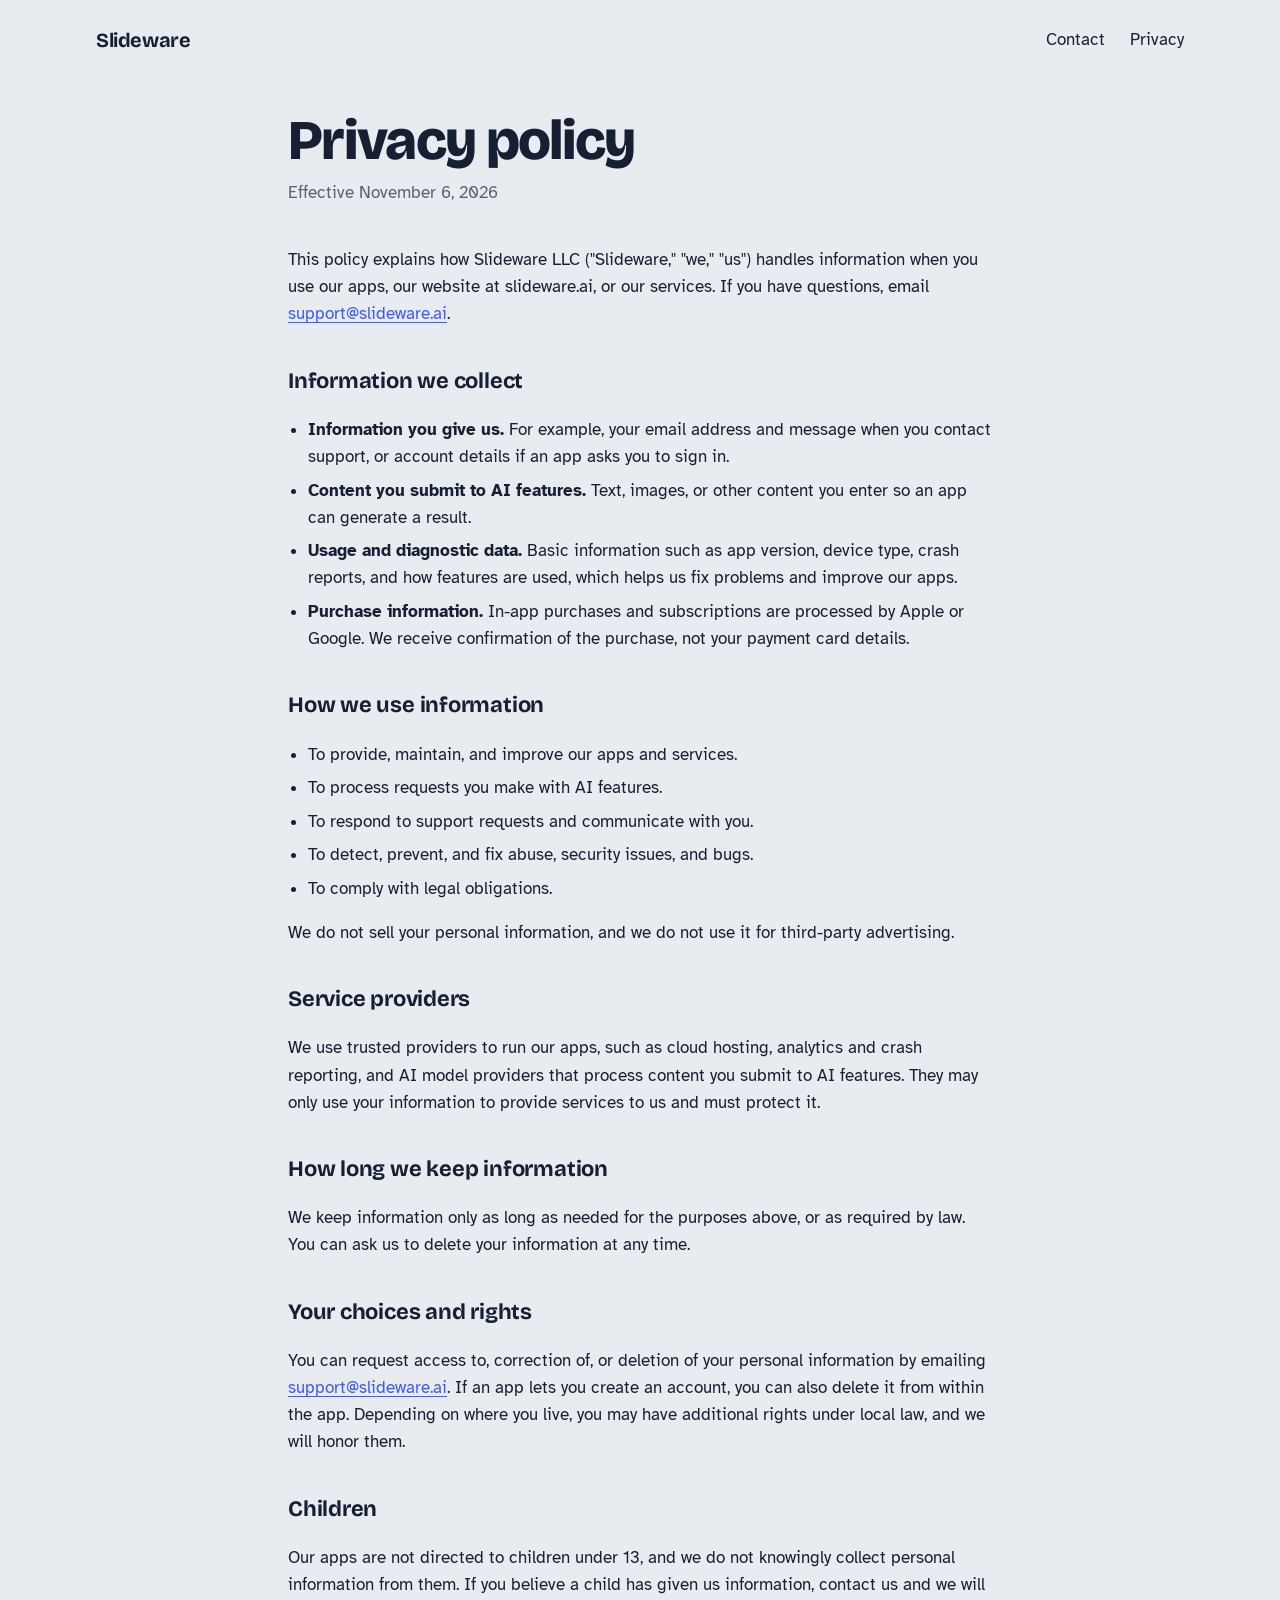
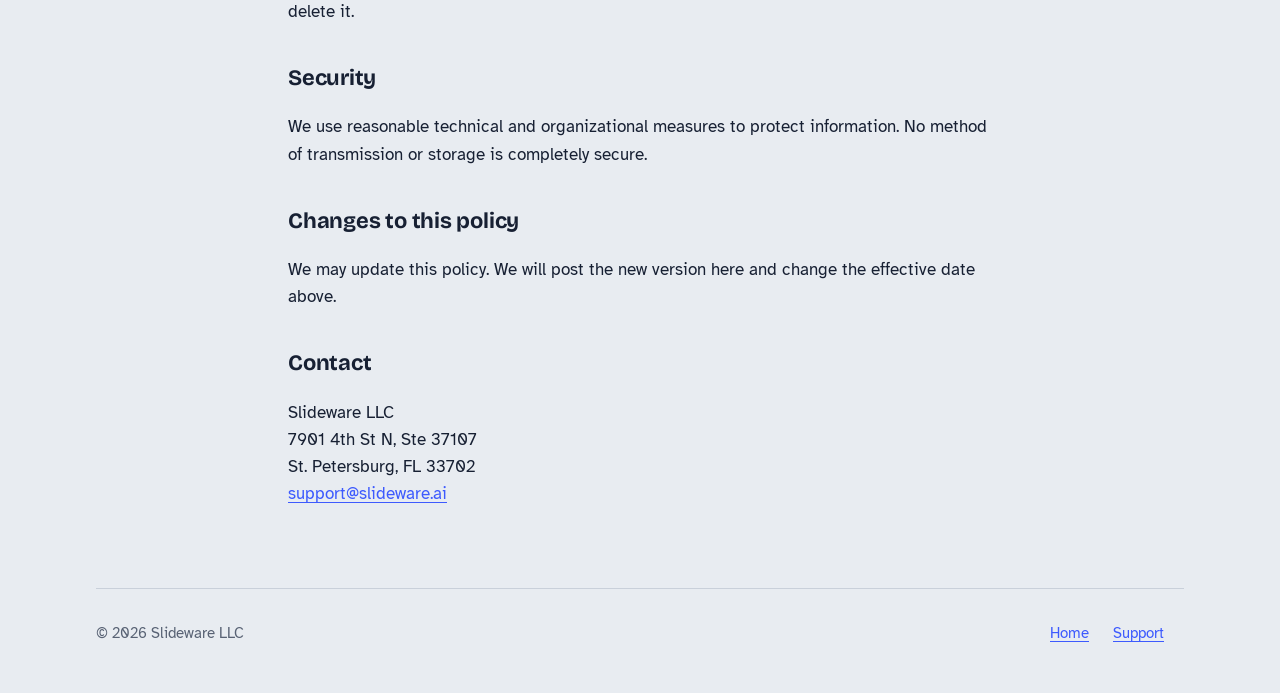
==== privacy.html @ 75fe4d25 "Initial company website Co-Authored-By: Claude Fable 5.1 <noreply@anthropic.com> Claude-Session: htt" ====
<!doctype html>
<html lang="en">
<head>
  <meta charset="utf-8">
  <meta name="viewport" content="width=device-width, initial-scale=1">
  <title>Privacy Policy | Slideware</title>
  <meta name="description" content="How Slideware LLC collects, uses, and protects information in its apps and website.">
  <link rel="icon" href="favicon.svg" type="image/svg+xml">
  <link rel="preconnect" href="https://fonts.googleapis.com">
  <link rel="preconnect" href="https://fonts.gstatic.com" crossorigin>
  <link href="https://fonts.googleapis.com/css2?family=Atkinson+Hyperlegible:wght@400;700&family=Bricolage+Grotesque:opsz,wght@12..96,600;12..96,700;12..96,800&display=swap" rel="stylesheet">
  <link rel="stylesheet" href="styles.css">
</head>
<body>
  <header class="site-header wrap">
    <a class="wordmark" href="index.html">Slideware</a>
    <nav aria-label="Main">
      <a href="index.html#contact">Contact</a>
      <a href="privacy.html" aria-current="page">Privacy</a>
    </nav>
  </header>

  <main class="legal wrap">
    <h1>Privacy policy</h1>
    <p class="updated">Effective November 6, 2026</p>

    <p>This policy explains how Slideware LLC ("Slideware," "we," "us") handles information when you use our apps, our website at slideware.ai, or our services. If you have questions, email <a href="mailto:support@slideware.ai">support@slideware.ai</a>.</p>

    <h2>Information we collect</h2>
    <ul>
      <li><strong>Information you give us.</strong> For example, your email address and message when you contact support, or account details if an app asks you to sign in.</li>
      <li><strong>Content you submit to AI features.</strong> Text, images, or other content you enter so an app can generate a result.</li>
      <li><strong>Usage and diagnostic data.</strong> Basic information such as app version, device type, crash reports, and how features are used, which helps us fix problems and improve our apps.</li>
      <li><strong>Purchase information.</strong> In-app purchases and subscriptions are processed by Apple or Google. We receive confirmation of the purchase, not your payment card details.</li>
    </ul>

    <h2>How we use information</h2>
    <ul>
      <li>To provide, maintain, and improve our apps and services.</li>
      <li>To process requests you make with AI features.</li>
      <li>To respond to support requests and communicate with you.</li>
      <li>To detect, prevent, and fix abuse, security issues, and bugs.</li>
      <li>To comply with legal obligations.</li>
    </ul>
    <p>We do not sell your personal information, and we do not use it for third-party advertising.</p>

    <h2>Service providers</h2>
    <p>We use trusted providers to run our apps, such as cloud hosting, analytics and crash reporting, and AI model providers that process content you submit to AI features. They may only use your information to provide services to us and must protect it.</p>

    <h2>How long we keep information</h2>
    <p>We keep information only as long as needed for the purposes above, or as required by law. You can ask us to delete your information at any time.</p>

    <h2>Your choices and rights</h2>
    <p>You can request access to, correction of, or deletion of your personal information by emailing <a href="mailto:support@slideware.ai">support@slideware.ai</a>. If an app lets you create an account, you can also delete it from within the app. Depending on where you live, you may have additional rights under local law, and we will honor them.</p>

    <h2>Children</h2>
    <p>Our apps are not directed to children under 13, and we do not knowingly collect personal information from them. If you believe a child has given us information, contact us and we will delete it.</p>

    <h2>Security</h2>
    <p>We use reasonable technical and organizational measures to protect information. No method of transmission or storage is completely secure.</p>

    <h2>Changes to this policy</h2>
    <p>We may update this policy. We will post the new version here and change the effective date above.</p>

    <h2>Contact</h2>
    <p>Slideware LLC<br>7901 4th St N, Ste 37107<br>St. Petersburg, FL 33702<br><a href="mailto:support@slideware.ai">support@slideware.ai</a></p>
  </main>

  <footer class="site-footer wrap">
    <span>&copy; 2026 Slideware LLC</span>
    <nav aria-label="Legal">
      <a href="index.html">Home</a>
      <a href="index.html#contact">Support</a>
    </nav>
  </footer>
</body>
</html>
---- styles.css ----
:root {
  --bg: #e8ecf1;
  --ink: #172033;
  --muted: #586274;
  --slide: #ffffff;
  --accent: #3d5afe;
  --rule: #c9d0da;
  --display: "Bricolage Grotesque", "Helvetica Neue", Arial, sans-serif;
  --body: "Atkinson Hyperlegible", "Helvetica Neue", Arial, sans-serif;
}

*, *::before, *::after { box-sizing: border-box; }

html { -webkit-text-size-adjust: 100%; }

body {
  margin: 0;
  background: var(--bg);
  color: var(--ink);
  font-family: var(--body);
  font-size: 1.0625rem;
  line-height: 1.6;
}

a { color: var(--accent); text-underline-offset: 0.18em; }
a:hover { color: var(--ink); }
a:focus-visible, button:focus-visible {
  outline: 3px solid var(--accent);
  outline-offset: 3px;
  border-radius: 2px;
}

.wrap {
  width: min(100% - 2rem, 68rem);
  margin-inline: auto;
}

/* Header */
.site-header {
  display: flex;
  justify-content: space-between;
  align-items: center;
  padding-block: 1.5rem;
}
.wordmark {
  font-family: var(--display);
  font-weight: 700;
  font-size: 1.25rem;
  letter-spacing: -0.02em;
  color: var(--ink);
  text-decoration: none;
}
.site-header nav a {
  color: var(--ink);
  text-decoration: none;
  margin-left: 1.25rem;
}
.site-header nav a:hover { text-decoration: underline; }

/* Hero: the page opens on a single presentation slide */
.stage {
  padding-block: 2.5rem 4rem;
}
.slide {
  position: relative;
  aspect-ratio: 16 / 9;
  background: var(--slide);
  border-radius: 6px;
  box-shadow:
    0 1px 0 var(--rule),
    0 24px 48px -24px rgba(23, 32, 51, 0.35);
  padding: clamp(1.5rem, 6vw, 4.5rem);
  display: flex;
  flex-direction: column;
  justify-content: center;
  overflow: hidden;
}
.slide h1 {
  font-family: var(--display);
  font-weight: 800;
  font-size: clamp(2.4rem, 7.5vw, 6rem);
  line-height: 0.98;
  letter-spacing: -0.035em;
  margin: 0;
  max-width: 12ch;
}
.slide p {
  margin: clamp(1rem, 2.5vw, 1.75rem) 0 0;
  max-width: 34rem;
  color: var(--muted);
  font-size: clamp(1rem, 1.8vw, 1.25rem);
}
.slide-counter {
  position: absolute;
  right: clamp(1rem, 3vw, 2rem);
  bottom: clamp(0.75rem, 2.5vw, 1.5rem);
  font-size: 0.875rem;
  color: var(--muted);
  font-variant-numeric: tabular-nums;
}
.slide-bar {
  position: absolute;
  left: 0;
  bottom: 0;
  height: 6px;
  width: 100%;
  background: var(--accent);
  transform-origin: left;
}

@media (prefers-reduced-motion: no-preference) {
  .slide { animation: advance 700ms cubic-bezier(0.2, 0.7, 0.2, 1) both; }
  .slide-bar { animation: progress 900ms 350ms cubic-bezier(0.4, 0, 0.2, 1) both; }
}
@keyframes advance {
  from { transform: translateX(6%); opacity: 0; }
  to { transform: none; opacity: 1; }
}
@keyframes progress {
  from { transform: scaleX(0); }
  to { transform: scaleX(1); }
}

@media (max-width: 40rem) {
  .slide { aspect-ratio: auto; min-height: 22rem; }
}

/* Body sections */
.section {
  padding-block: 2.5rem;
  border-top: 1px solid var(--rule);
}
.section h2 {
  font-family: var(--display);
  font-weight: 700;
  font-size: 1.75rem;
  letter-spacing: -0.02em;
  line-height: 1.2;
  margin: 0 0 1.5rem;
}
.offer {
  display: grid;
  grid-template-columns: repeat(auto-fit, minmax(16rem, 1fr));
  gap: 2rem 3rem;
}
.offer h3 {
  font-family: var(--display);
  font-weight: 600;
  font-size: 1.25rem;
  margin: 0 0 0.5rem;
}
.offer p { margin: 0; max-width: 34rem; color: var(--muted); }

.contact p { margin: 0 0 0.5rem; max-width: 40rem; }
.contact .email {
  font-family: var(--display);
  font-weight: 700;
  font-size: clamp(1.5rem, 4vw, 2.25rem);
  letter-spacing: -0.02em;
  text-decoration: none;
}
.contact .email:hover { text-decoration: underline; }

/* Footer */
.site-footer {
  border-top: 1px solid var(--rule);
  padding-block: 2rem 3rem;
  display: flex;
  flex-wrap: wrap;
  justify-content: space-between;
  gap: 1rem 2rem;
  font-size: 0.9375rem;
  color: var(--muted);
}
.site-footer address { font-style: normal; }
.site-footer nav a { margin-right: 1.25rem; }

/* Legal pages */
.legal {
  max-width: 44rem;
  padding-block: 2rem 4rem;
}
.legal h1 {
  font-family: var(--display);
  font-weight: 800;
  font-size: clamp(2.25rem, 6vw, 3.5rem);
  letter-spacing: -0.03em;
  line-height: 1.05;
  margin: 0 0 0.5rem;
}
.legal .updated { color: var(--muted); margin: 0 0 2.5rem; }
.legal h2 {
  font-family: var(--display);
  font-weight: 700;
  font-size: 1.375rem;
  letter-spacing: -0.01em;
  margin: 2.25rem 0 0.5rem;
}
.legal ul { padding-left: 1.25rem; }
.legal li + li { margin-top: 0.4rem; }
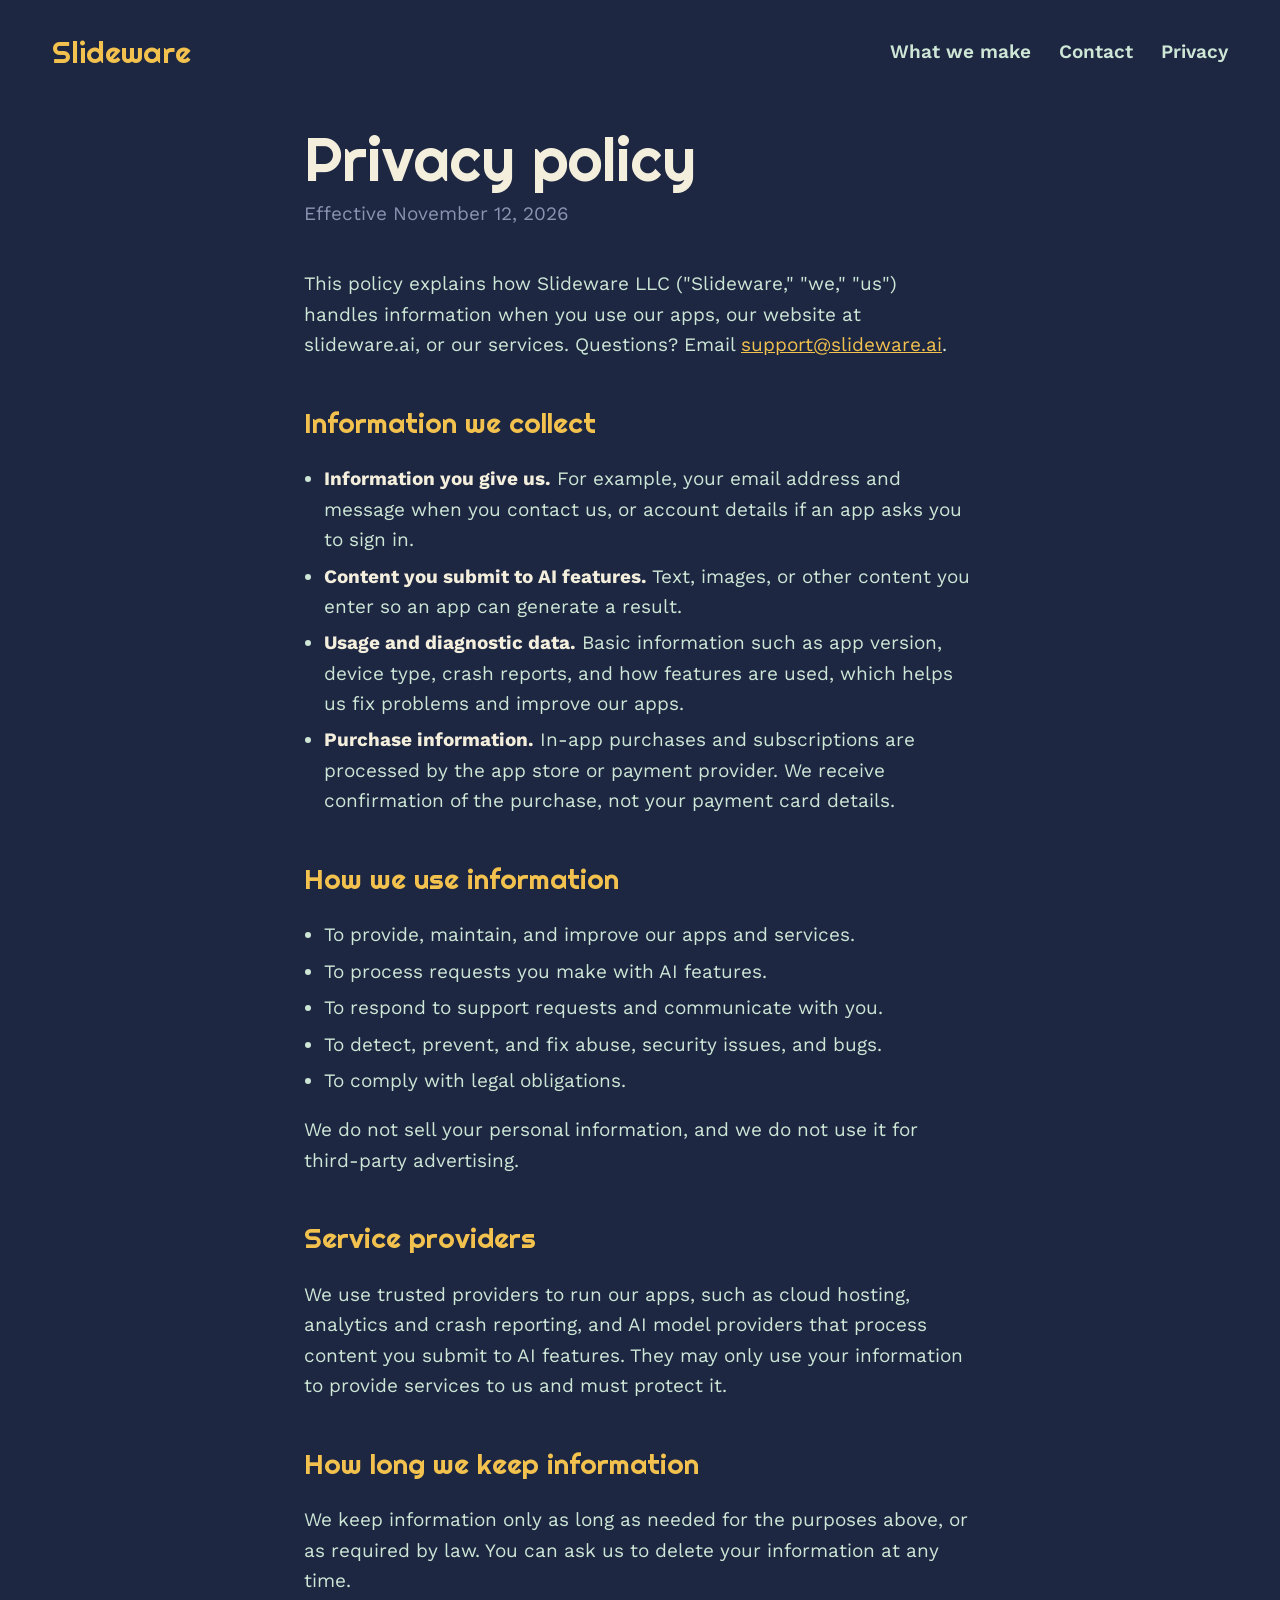
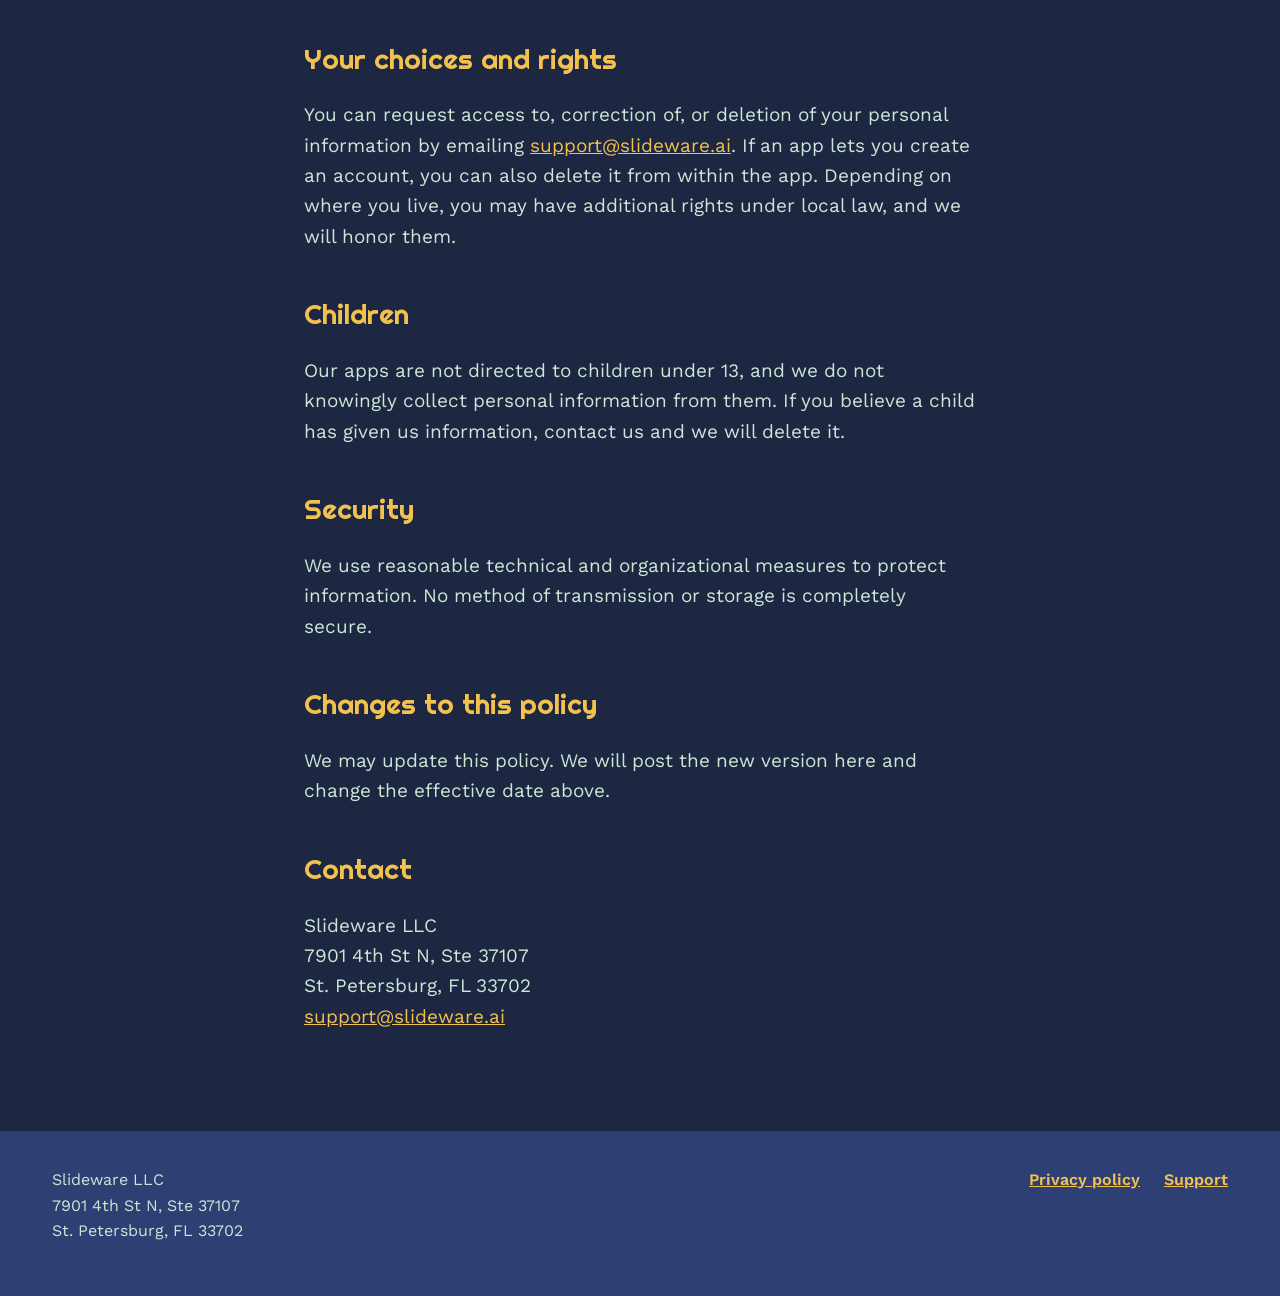
==== commit 154c7530: "Launch Thought Unscrambler site design Co-Authored-By: Claude Fable 5.1 <noreply@anthropic.com> Clau" ====
--- a/privacy.html
+++ b/privacy.html
@@ -5,33 +5,34 @@
   <meta name="viewport" content="width=device-width, initial-scale=1">
   <title>Privacy Policy | Slideware</title>
   <meta name="description" content="How Slideware LLC collects, uses, and protects information in its apps and website.">
+  <meta name="theme-color" content="#1D2742">
   <link rel="icon" href="favicon.svg" type="image/svg+xml">
   <link rel="preconnect" href="https://fonts.googleapis.com">
   <link rel="preconnect" href="https://fonts.gstatic.com" crossorigin>
-  <link href="https://fonts.googleapis.com/css2?family=Atkinson+Hyperlegible:wght@400;700&family=Bricolage+Grotesque:opsz,wght@12..96,600;12..96,700;12..96,800&display=swap" rel="stylesheet">
+  <link href="https://fonts.googleapis.com/css2?family=Righteous&amp;family=Yellowtail&amp;family=Work+Sans:wght@400;600&amp;display=swap" rel="stylesheet">
   <link rel="stylesheet" href="styles.css">
 </head>
 <body>
-  <header class="site-header wrap">
-    <a class="wordmark" href="index.html">Slideware</a>
-    <nav aria-label="Main">
-      <a href="index.html#contact">Contact</a>
-      <a href="privacy.html" aria-current="page">Privacy</a>
+<div class="page">
+  <header style="max-width: 1240px; margin: 0 auto; padding: 28px 32px; display: flex; flex-wrap: wrap; gap: 16px; justify-content: space-between; align-items: center">
+    <a href="index.html#top" style="font-family: Righteous, Arial, sans-serif; font-size: 30px; color: #F2C14E; text-decoration: none">Slideware</a>
+    <nav aria-label="Main" style="display: flex; gap: 28px; font-weight: 600">
+      <a href="index.html#make" style="color: #CDE6D6; text-decoration: none">What we make</a>
+      <a href="index.html#contact" style="color: #CDE6D6; text-decoration: none">Contact</a>
+      <a href="privacy.html" style="color: #CDE6D6; text-decoration: none">Privacy</a>
     </nav>
   </header>
-
-  <main class="legal wrap">
+  <main class="legal">
     <h1>Privacy policy</h1>
-    <p class="updated">Effective November 6, 2026</p>
-
-    <p>This policy explains how Slideware LLC ("Slideware," "we," "us") handles information when you use our apps, our website at slideware.ai, or our services. If you have questions, email <a href="mailto:support@slideware.ai">support@slideware.ai</a>.</p>
+    <p class="updated">Effective November 12, 2026</p>
+    <p>This policy explains how Slideware LLC ("Slideware," "we," "us") handles information when you use our apps, our website at slideware.ai, or our services. Questions? Email <a href="mailto:support@slideware.ai">support@slideware.ai</a>.</p>
 
     <h2>Information we collect</h2>
     <ul>
-      <li><strong>Information you give us.</strong> For example, your email address and message when you contact support, or account details if an app asks you to sign in.</li>
+      <li><strong>Information you give us.</strong> For example, your email address and message when you contact us, or account details if an app asks you to sign in.</li>
       <li><strong>Content you submit to AI features.</strong> Text, images, or other content you enter so an app can generate a result.</li>
       <li><strong>Usage and diagnostic data.</strong> Basic information such as app version, device type, crash reports, and how features are used, which helps us fix problems and improve our apps.</li>
-      <li><strong>Purchase information.</strong> In-app purchases and subscriptions are processed by Apple or Google. We receive confirmation of the purchase, not your payment card details.</li>
+      <li><strong>Purchase information.</strong> In-app purchases and subscriptions are processed by the app store or payment provider. We receive confirmation of the purchase, not your payment card details.</li>
     </ul>
 
     <h2>How we use information</h2>
@@ -65,13 +66,12 @@
     <h2>Contact</h2>
     <p>Slideware LLC<br>7901 4th St N, Ste 37107<br>St. Petersburg, FL 33702<br><a href="mailto:support@slideware.ai">support@slideware.ai</a></p>
   </main>
-
-  <footer class="site-footer wrap">
-    <span>&copy; 2026 Slideware LLC</span>
-    <nav aria-label="Legal">
-      <a href="index.html">Home</a>
-      <a href="index.html#contact">Support</a>
-    </nav>
+  <footer id="privacy" style="background: #2E3F73">
+    <div style="max-width: 1240px; margin: 0 auto; padding: 36px 32px 52px; display: flex; flex-wrap: wrap; gap: 16px 40px; justify-content: space-between; font-size: 16px">
+      <address style="font-style: normal">Slideware LLC<br>7901 4th St N, Ste 37107<br>St. Petersburg, FL 33702</address>
+      <nav aria-label="Legal" style="display: flex; gap: 24px; font-weight: 600"><a href="privacy.html">Privacy policy</a><a href="index.html#contact">Support</a></nav>
+    </div>
   </footer>
+</div>
 </body>
 </html>
--- a/styles.css
+++ b/styles.css
@@ -1,200 +1,27 @@
-:root {
-  --bg: #e8ecf1;
-  --ink: #172033;
-  --muted: #586274;
-  --slide: #ffffff;
-  --accent: #3d5afe;
-  --rule: #c9d0da;
-  --display: "Bricolage Grotesque", "Helvetica Neue", Arial, sans-serif;
-  --body: "Atkinson Hyperlegible", "Helvetica Neue", Arial, sans-serif;
+/* Slideware site: shared styles. Most layout lives inline in index.html. */
+*, *::before, *::after { box-sizing: border-box; }
+html { -webkit-text-size-adjust: 100%; scroll-behavior: smooth; }
+body { margin: 0; background: #1D2742; }
+.page { background: #1D2742; color: #CDE6D6; font-family: 'Work Sans', Arial, sans-serif; font-size: 19px; line-height: 1.6; min-height: 100vh; overflow: hidden; }
+a { color: #F2C14E; }
+a:hover { color: #CDE6D6; }
+a:focus-visible { outline: 3px solid #F2C14E; outline-offset: 4px; border-radius: 4px; }
+@media (prefers-reduced-motion: reduce) { html { scroll-behavior: auto; } }
+
+@media (max-width: 640px) {
+  .page { font-size: 17px; }
+  .site-header nav { gap: 18px !important; font-size: 16px; }
+  .signal-bubble { padding: 48px 32px !important; border-radius: 48px !important; transform: none !important; margin-bottom: 40px !important; }
+  h2 { font-size: 40px !important; }
+  /* flatten the planet horizon on narrow screens */
+  #contact > div[aria-hidden="true"] { left: -80% !important; right: -80% !important; }
 }
 
-*, *::before, *::after { box-sizing: border-box; }
-
-html { -webkit-text-size-adjust: 100%; }
-
-body {
-  margin: 0;
-  background: var(--bg);
-  color: var(--ink);
-  font-family: var(--body);
-  font-size: 1.0625rem;
-  line-height: 1.6;
-}
-
-a { color: var(--accent); text-underline-offset: 0.18em; }
-a:hover { color: var(--ink); }
-a:focus-visible, button:focus-visible {
-  outline: 3px solid var(--accent);
-  outline-offset: 3px;
-  border-radius: 2px;
-}
-
-.wrap {
-  width: min(100% - 2rem, 68rem);
-  margin-inline: auto;
-}
-
-/* Header */
-.site-header {
-  display: flex;
-  justify-content: space-between;
-  align-items: center;
-  padding-block: 1.5rem;
-}
-.wordmark {
-  font-family: var(--display);
-  font-weight: 700;
-  font-size: 1.25rem;
-  letter-spacing: -0.02em;
-  color: var(--ink);
-  text-decoration: none;
-}
-.site-header nav a {
-  color: var(--ink);
-  text-decoration: none;
-  margin-left: 1.25rem;
-}
-.site-header nav a:hover { text-decoration: underline; }
-
-/* Hero: the page opens on a single presentation slide */
-.stage {
-  padding-block: 2.5rem 4rem;
-}
-.slide {
-  position: relative;
-  aspect-ratio: 16 / 9;
-  background: var(--slide);
-  border-radius: 6px;
-  box-shadow:
-    0 1px 0 var(--rule),
-    0 24px 48px -24px rgba(23, 32, 51, 0.35);
-  padding: clamp(1.5rem, 6vw, 4.5rem);
-  display: flex;
-  flex-direction: column;
-  justify-content: center;
-  overflow: hidden;
-}
-.slide h1 {
-  font-family: var(--display);
-  font-weight: 800;
-  font-size: clamp(2.4rem, 7.5vw, 6rem);
-  line-height: 0.98;
-  letter-spacing: -0.035em;
-  margin: 0;
-  max-width: 12ch;
-}
-.slide p {
-  margin: clamp(1rem, 2.5vw, 1.75rem) 0 0;
-  max-width: 34rem;
-  color: var(--muted);
-  font-size: clamp(1rem, 1.8vw, 1.25rem);
-}
-.slide-counter {
-  position: absolute;
-  right: clamp(1rem, 3vw, 2rem);
-  bottom: clamp(0.75rem, 2.5vw, 1.5rem);
-  font-size: 0.875rem;
-  color: var(--muted);
-  font-variant-numeric: tabular-nums;
-}
-.slide-bar {
-  position: absolute;
-  left: 0;
-  bottom: 0;
-  height: 6px;
-  width: 100%;
-  background: var(--accent);
-  transform-origin: left;
-}
-
-@media (prefers-reduced-motion: no-preference) {
-  .slide { animation: advance 700ms cubic-bezier(0.2, 0.7, 0.2, 1) both; }
-  .slide-bar { animation: progress 900ms 350ms cubic-bezier(0.4, 0, 0.2, 1) both; }
-}
-@keyframes advance {
-  from { transform: translateX(6%); opacity: 0; }
-  to { transform: none; opacity: 1; }
-}
-@keyframes progress {
-  from { transform: scaleX(0); }
-  to { transform: scaleX(1); }
-}
-
-@media (max-width: 40rem) {
-  .slide { aspect-ratio: auto; min-height: 22rem; }
-}
-
-/* Body sections */
-.section {
-  padding-block: 2.5rem;
-  border-top: 1px solid var(--rule);
-}
-.section h2 {
-  font-family: var(--display);
-  font-weight: 700;
-  font-size: 1.75rem;
-  letter-spacing: -0.02em;
-  line-height: 1.2;
-  margin: 0 0 1.5rem;
-}
-.offer {
-  display: grid;
-  grid-template-columns: repeat(auto-fit, minmax(16rem, 1fr));
-  gap: 2rem 3rem;
-}
-.offer h3 {
-  font-family: var(--display);
-  font-weight: 600;
-  font-size: 1.25rem;
-  margin: 0 0 0.5rem;
-}
-.offer p { margin: 0; max-width: 34rem; color: var(--muted); }
-
-.contact p { margin: 0 0 0.5rem; max-width: 40rem; }
-.contact .email {
-  font-family: var(--display);
-  font-weight: 700;
-  font-size: clamp(1.5rem, 4vw, 2.25rem);
-  letter-spacing: -0.02em;
-  text-decoration: none;
-}
-.contact .email:hover { text-decoration: underline; }
-
-/* Footer */
-.site-footer {
-  border-top: 1px solid var(--rule);
-  padding-block: 2rem 3rem;
-  display: flex;
-  flex-wrap: wrap;
-  justify-content: space-between;
-  gap: 1rem 2rem;
-  font-size: 0.9375rem;
-  color: var(--muted);
-}
-.site-footer address { font-style: normal; }
-.site-footer nav a { margin-right: 1.25rem; }
-
 /* Legal pages */
-.legal {
-  max-width: 44rem;
-  padding-block: 2rem 4rem;
-}
-.legal h1 {
-  font-family: var(--display);
-  font-weight: 800;
-  font-size: clamp(2.25rem, 6vw, 3.5rem);
-  letter-spacing: -0.03em;
-  line-height: 1.05;
-  margin: 0 0 0.5rem;
-}
-.legal .updated { color: var(--muted); margin: 0 0 2.5rem; }
-.legal h2 {
-  font-family: var(--display);
-  font-weight: 700;
-  font-size: 1.375rem;
-  letter-spacing: -0.01em;
-  margin: 2.25rem 0 0.5rem;
-}
+.legal { max-width: 46rem; margin: 0 auto; padding: 24px 32px 80px; }
+.legal h1 { font-family: Righteous, Arial, sans-serif; font-weight: 400; font-size: clamp(40px, 6vw, 60px); line-height: 1.05; color: #F4EEDC; margin: 0 0 8px; }
+.legal .updated { color: #8A94B0; margin: 0 0 40px; }
+.legal h2 { font-family: Righteous, Arial, sans-serif; font-weight: 400; font-size: 28px; color: #F2C14E; margin: 40px 0 8px; }
 .legal ul { padding-left: 1.25rem; }
-.legal li + li { margin-top: 0.4rem; }
+.legal li + li { margin-top: 6px; }
+.legal strong { color: #F4EEDC; }
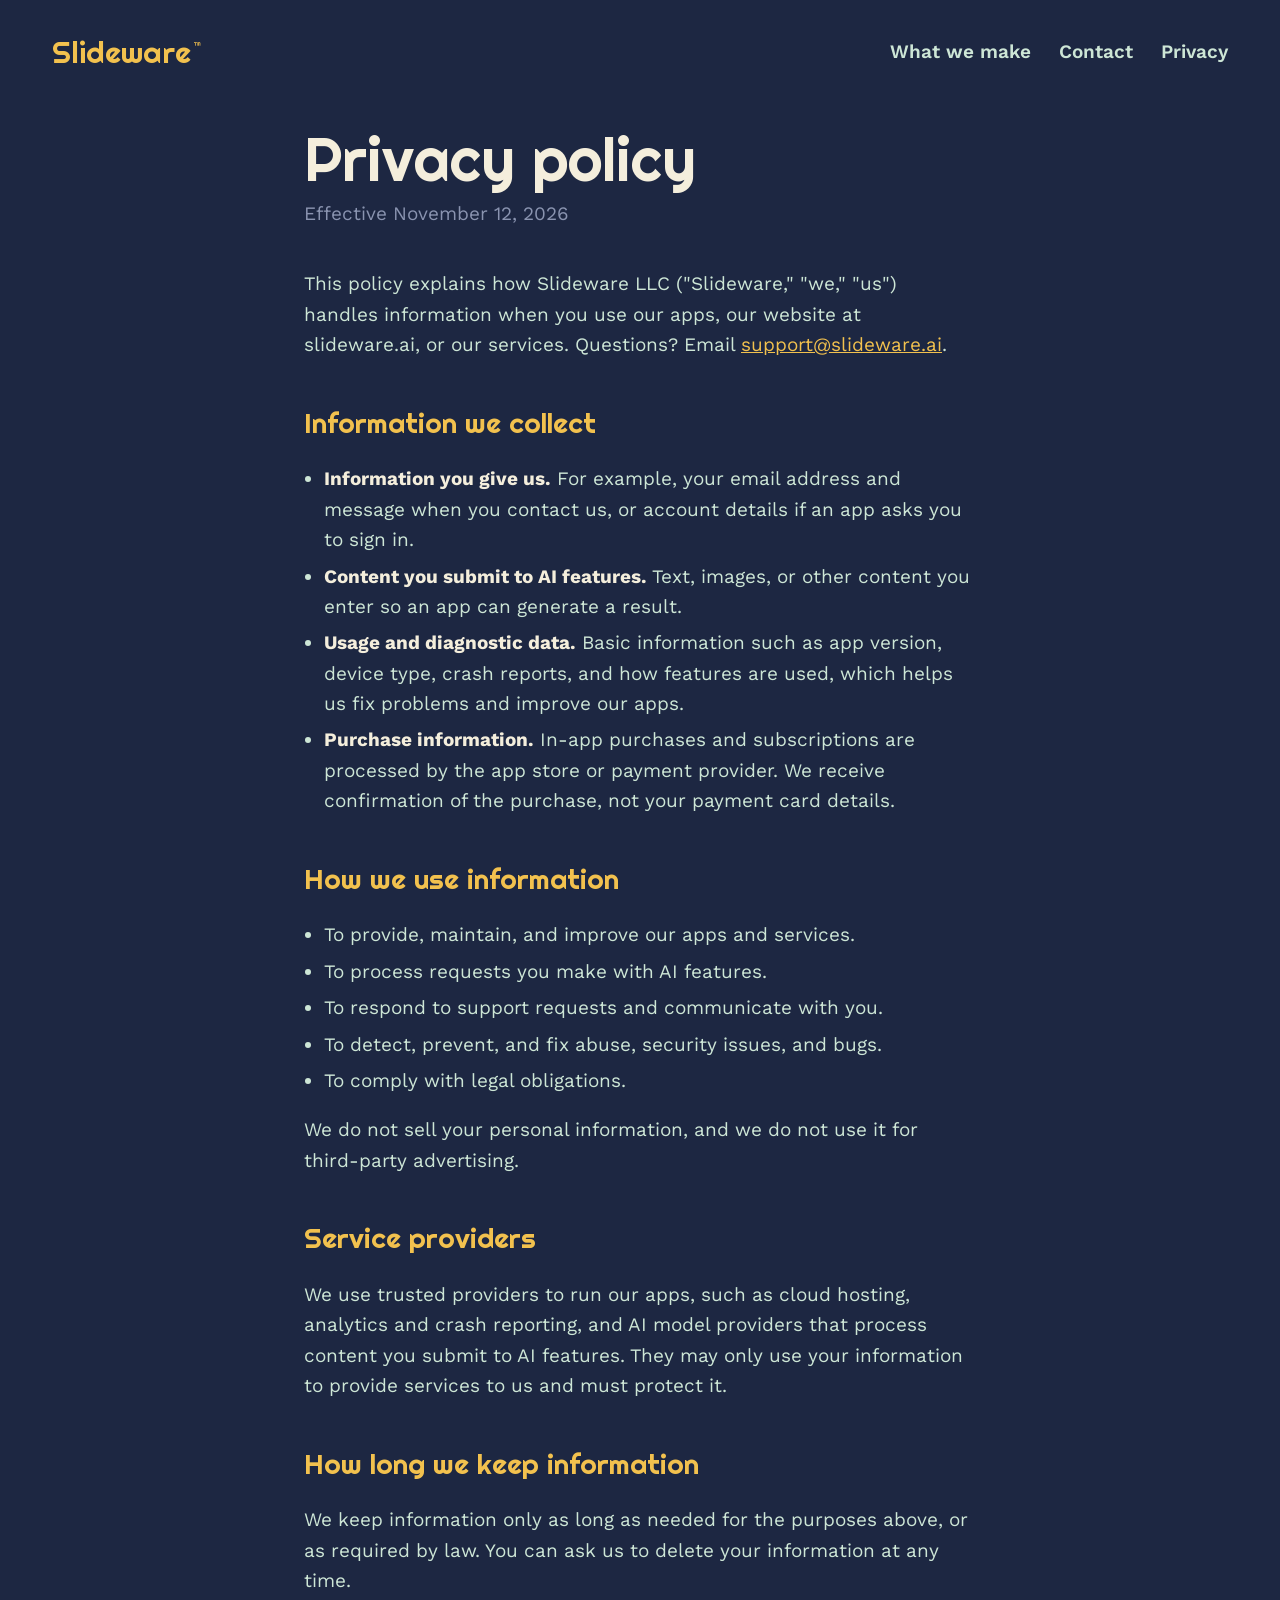
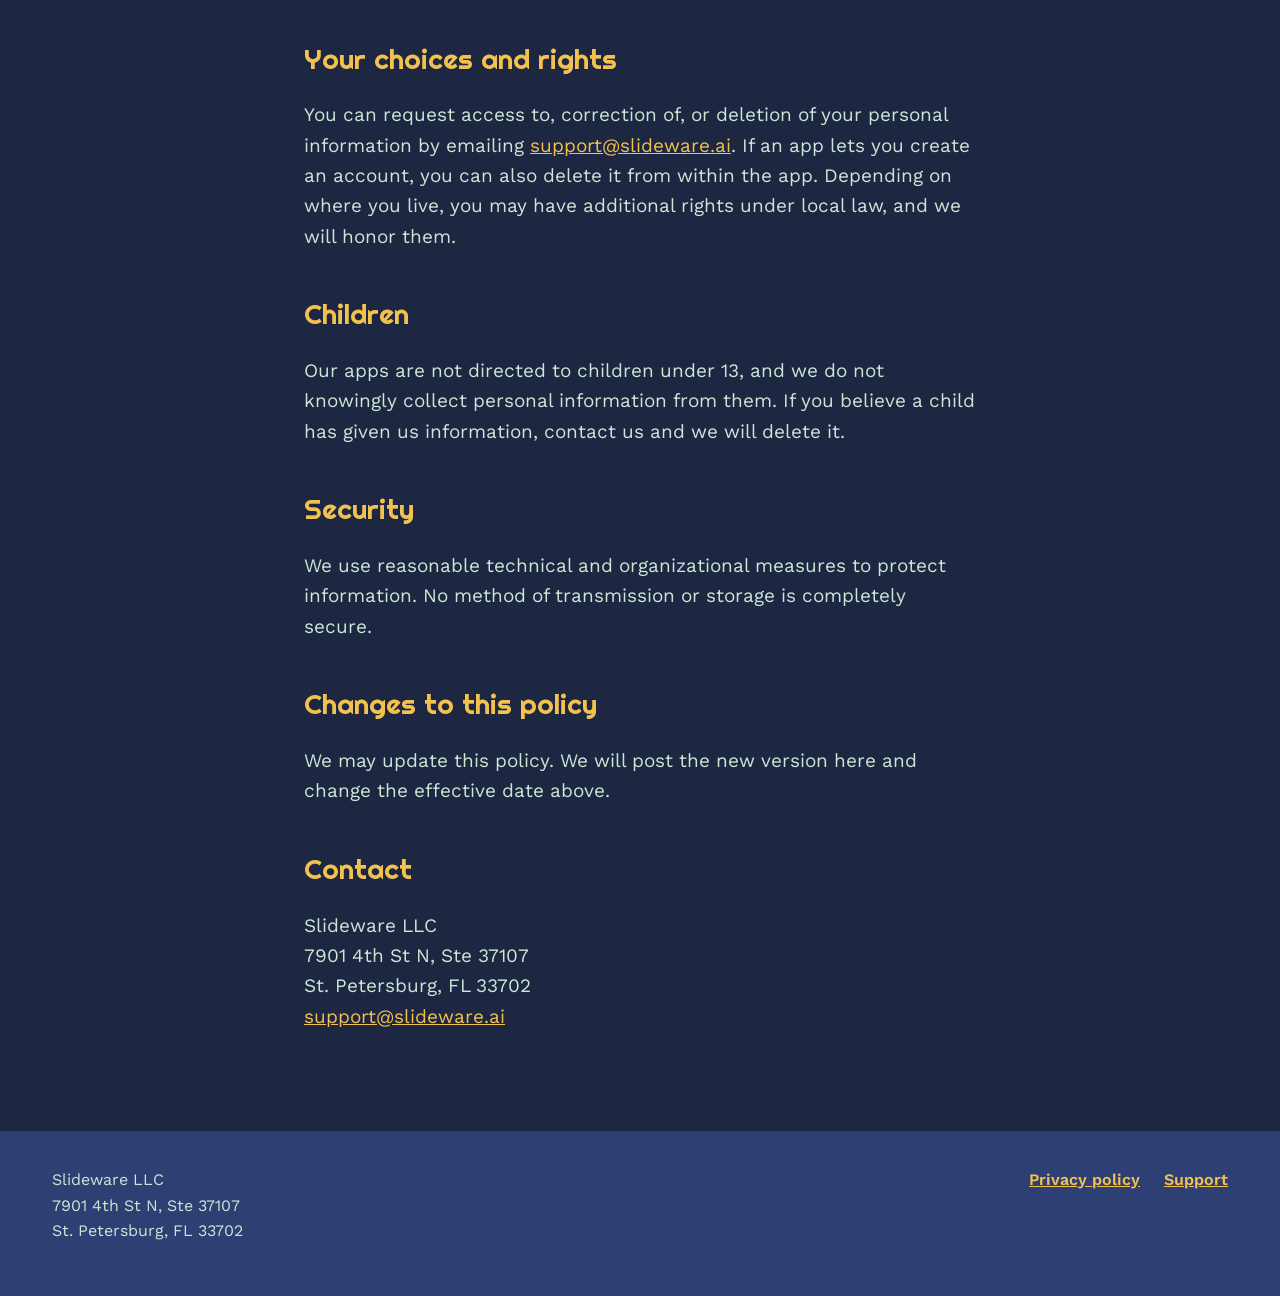
==== commit 850b1f66: "Add trademark symbol to brand name Co-Authored-By: Claude Fable 5.1 <noreply@anthropic.com> Claude-S" ====
--- a/privacy.html
+++ b/privacy.html
@@ -15,7 +15,7 @@
 <body>
 <div class="page">
   <header style="max-width: 1240px; margin: 0 auto; padding: 28px 32px; display: flex; flex-wrap: wrap; gap: 16px; justify-content: space-between; align-items: center">
-    <a href="index.html#top" style="font-family: Righteous, Arial, sans-serif; font-size: 30px; color: #F2C14E; text-decoration: none">Slideware</a>
+    <a href="index.html#top" style="font-family: Righteous, Arial, sans-serif; font-size: 30px; color: #F2C14E; text-decoration: none">Slideware<sup class="tm">™</sup></a>
     <nav aria-label="Main" style="display: flex; gap: 28px; font-weight: 600">
       <a href="index.html#make" style="color: #CDE6D6; text-decoration: none">What we make</a>
       <a href="index.html#contact" style="color: #CDE6D6; text-decoration: none">Contact</a>
--- a/styles.css
+++ b/styles.css
@@ -25,3 +25,6 @@
 .legal ul { padding-left: 1.25rem; }
 .legal li + li { margin-top: 6px; }
 .legal strong { color: #F4EEDC; }
+
+/* Trademark symbol on the header brand name */
+.tm { font-size: 0.45em; vertical-align: super; margin-left: 2px; line-height: 0; }
